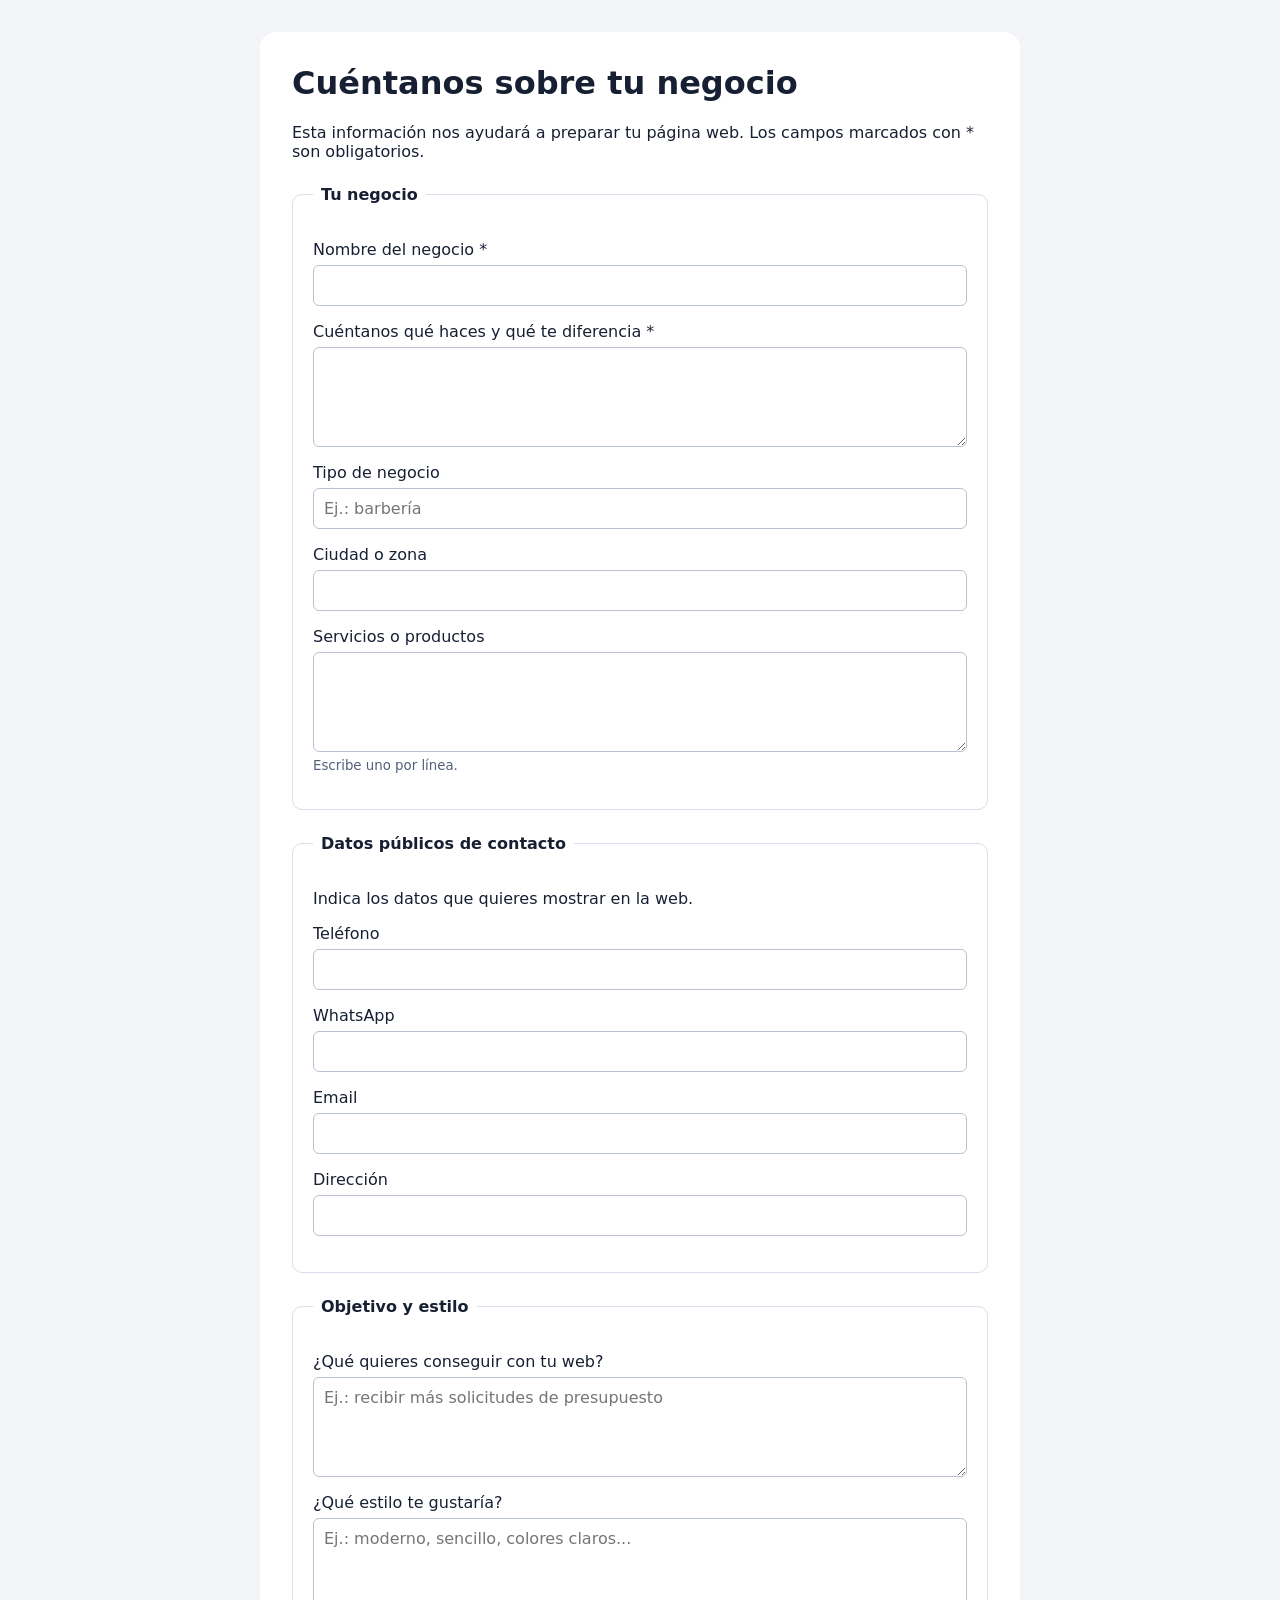
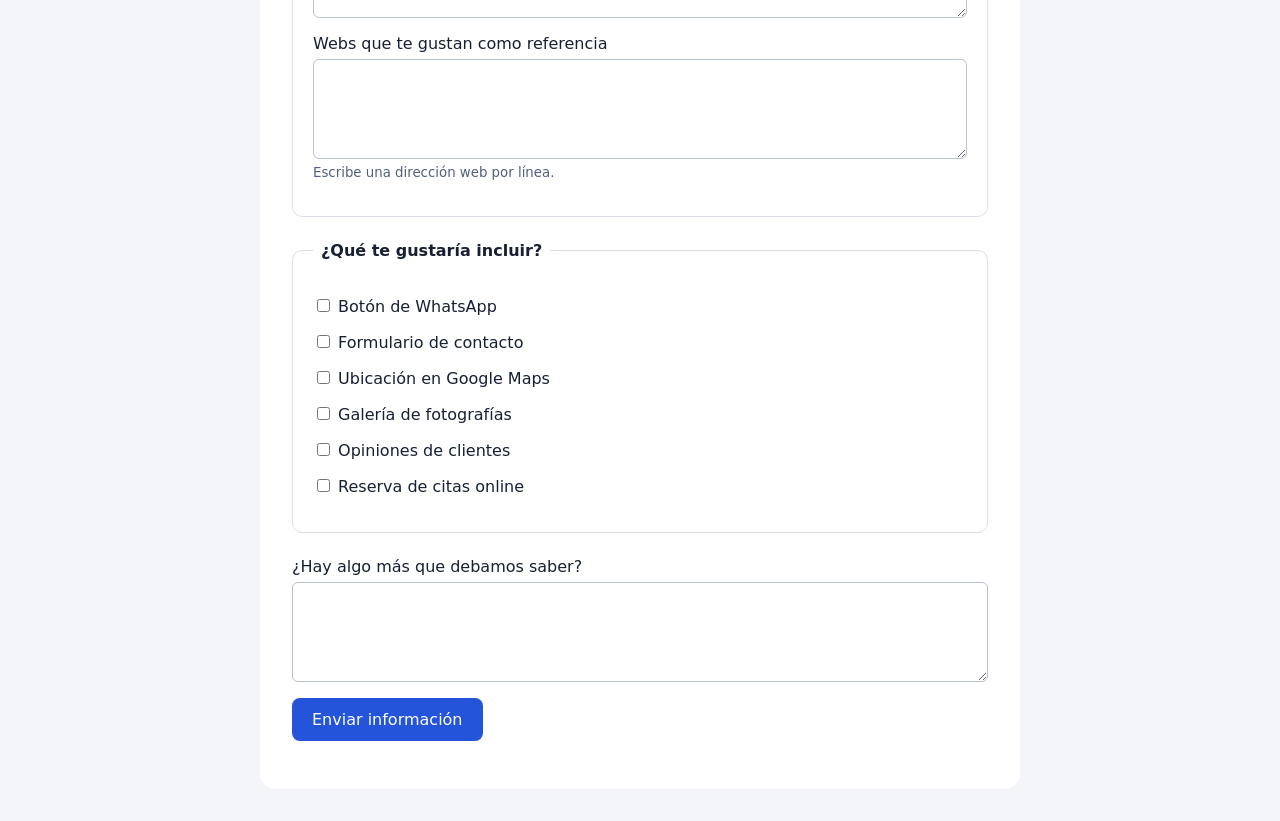
==== src/intake/frontend/index.html @ a136d50c "feat: Implement intake feature with project input handling, business data application, and frontend " ====
<!DOCTYPE html>
<html lang="es">
<head>
  <meta charset="UTF-8">
  <meta name="viewport" content="width=device-width, initial-scale=1">
  <title>Cuéntanos sobre tu negocio</title>
  <style>
    * { box-sizing: border-box; }
    body {
      margin: 0;
      padding: 32px 16px;
      background: #f3f5f9;
      color: #172033;
      font-family: system-ui, sans-serif;
    }
    main {
      max-width: 760px;
      margin: auto;
      padding: 32px;
      border-radius: 16px;
      background: white;
    }
    h1 { margin-top: 0; }
    fieldset {
      margin: 24px 0;
      padding: 20px;
      border: 1px solid #d9deea;
      border-radius: 10px;
    }
    legend { padding: 0 8px; font-weight: 700; }
    label { display: block; margin: 16px 0; }
    input:not([type="checkbox"]), textarea {
      display: block;
      width: 100%;
      margin-top: 6px;
      padding: 10px;
      border: 1px solid #b9c2d2;
      border-radius: 6px;
      font: inherit;
    }
    textarea { min-height: 100px; resize: vertical; }
    small { display: block; margin-top: 6px; color: #526078; }
    button {
      padding: 12px 20px;
      border: 0;
      border-radius: 8px;
      background: #2454da;
      color: white;
      font: inherit;
      cursor: pointer;
    }
    button:disabled { opacity: .6; cursor: wait; }
    #result { white-space: pre-wrap; overflow-wrap: anywhere; }
  </style>
</head>
<body>
  <main>
    <h1>Cuéntanos sobre tu negocio</h1>
    <p>
      Esta información nos ayudará a preparar tu página web.
      Los campos marcados con * son obligatorios.
    </p>

    <form id="project-form">
      <fieldset>
        <legend>Tu negocio</legend>

        <label>
          Nombre del negocio *
          <input name="business_name" required>
        </label>

        <label>
          Cuéntanos qué haces y qué te diferencia *
          <textarea name="business_description" required></textarea>
        </label>

        <label>
          Tipo de negocio
          <input name="business_type" placeholder="Ej.: barbería">
        </label>

        <label>
          Ciudad o zona
          <input name="location">
        </label>

        <label>
          Servicios o productos
          <textarea name="services"></textarea>
          <small>Escribe uno por línea.</small>
        </label>
      </fieldset>

      <fieldset>
        <legend>Datos públicos de contacto</legend>
        <p>Indica los datos que quieres mostrar en la web.</p>

        <label>
          Teléfono
          <input name="phone" type="tel">
        </label>

        <label>
          WhatsApp
          <input name="whatsapp" type="tel">
        </label>

        <label>
          Email
          <input name="email" type="email">
        </label>

        <label>
          Dirección
          <input name="address">
        </label>
      </fieldset>

      <fieldset>
        <legend>Objetivo y estilo</legend>

        <label>
          ¿Qué quieres conseguir con tu web?
          <textarea
            name="main_goal"
            placeholder="Ej.: recibir más solicitudes de presupuesto"
          ></textarea>
        </label>

        <label>
          ¿Qué estilo te gustaría?
          <textarea
            name="desired_style"
            placeholder="Ej.: moderno, sencillo, colores claros..."
          ></textarea>
        </label>

        <label>
          Webs que te gustan como referencia
          <textarea name="reference_websites"></textarea>
          <small>Escribe una dirección web por línea.</small>
        </label>
      </fieldset>

      <fieldset>
        <legend>¿Qué te gustaría incluir?</legend>

        <label>
          <input type="checkbox" name="features" value="whatsapp">
          Botón de WhatsApp
        </label>

        <label>
          <input type="checkbox" name="features" value="contact_form">
          Formulario de contacto
        </label>

        <label>
          <input type="checkbox" name="features" value="maps">
          Ubicación en Google Maps
        </label>

        <label>
          <input type="checkbox" name="features" value="gallery">
          Galería de fotografías
        </label>

        <label>
          <input type="checkbox" name="features" value="reviews">
          Opiniones de clientes
        </label>

        <label>
          <input type="checkbox" name="features" value="booking">
          Reserva de citas online
        </label>
      </fieldset>

      <label>
        ¿Hay algo más que debamos saber?
        <textarea name="additional_notes"></textarea>
      </label>

      <button type="submit">Enviar información</button>
      <p id="result" role="status" aria-live="polite"></p>
    </form>
  </main>

  <script>
    const form = document.querySelector("#project-form");
    const result = document.querySelector("#result");
    const submitButton = form.querySelector('button[type="submit"]');

    function optionalText(data, name) {
      const value = String(data.get(name) ?? "").trim();
      return value || null;
    }

    function lines(data, name) {
      return String(data.get(name) ?? "")
        .split(/\r?\n/)
        .map(value => value.trim())
        .filter(Boolean);
    }

    form.addEventListener("submit", async event => {
      event.preventDefault();

      const data = new FormData(form);

      const payload = {
        business_name: String(data.get("business_name") ?? "").trim(),
        business_description: String(
          data.get("business_description") ?? ""
        ).trim(),
        business_type: optionalText(data, "business_type"),
        location: optionalText(data, "location"),
        services: lines(data, "services"),
        contact: {
          phone: optionalText(data, "phone"),
          whatsapp: optionalText(data, "whatsapp"),
          email: optionalText(data, "email"),
          address: optionalText(data, "address")
        },
        main_goal: optionalText(data, "main_goal"),
        desired_style: optionalText(data, "desired_style")
          ? [optionalText(data, "desired_style")]
          : [],
        reference_websites: lines(data, "reference_websites"),
        requested_features: data.getAll("features"),
        additional_notes: optionalText(data, "additional_notes")
      };

      submitButton.disabled = true;
      result.textContent = "Comprobando información…";

      try {
        const response = await fetch("/intake", {
          method: "POST",
          headers: { "Content-Type": "application/json" },
          body: JSON.stringify(payload)
        });

        const body = await response.json();

        if (!response.ok) {
          const errors = Array.isArray(body.detail)
            ? body.detail.map(error => {
                const field = error.loc.slice(1).join(".");
                return `${field}: ${error.msg}`;
              }).join("\n")
            : "No se ha podido validar la información.";

          result.textContent = errors;
          return;
        }

        result.textContent =
            "Hemos recibido tu información. " +
            "Referencia del encargo: " + body.submission_id;
      } catch (error) {
        result.textContent =
          "No se ha podido conectar con el servidor. " +
          "Comprueba la conexión e inténtalo de nuevo.";
      } finally {
        submitButton.disabled = false;
      }
    });
  </script>
</body>
</html>
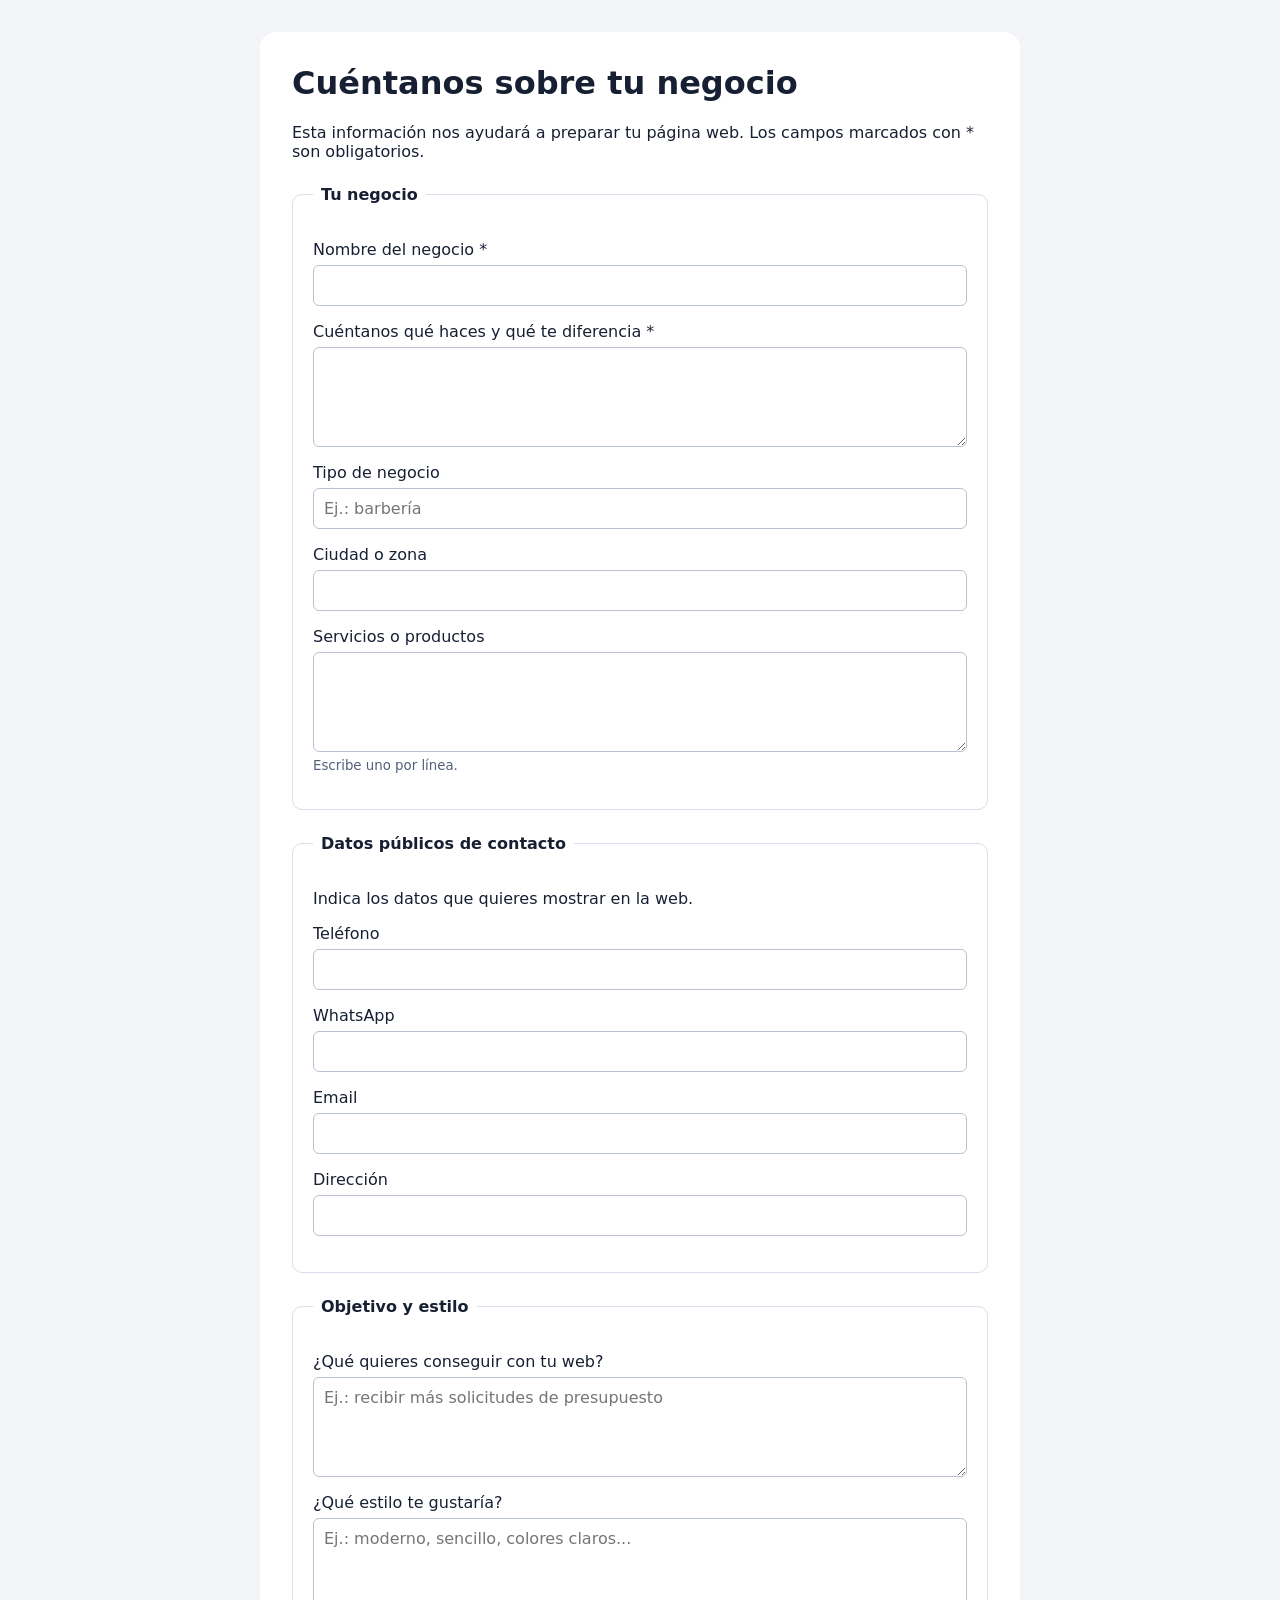
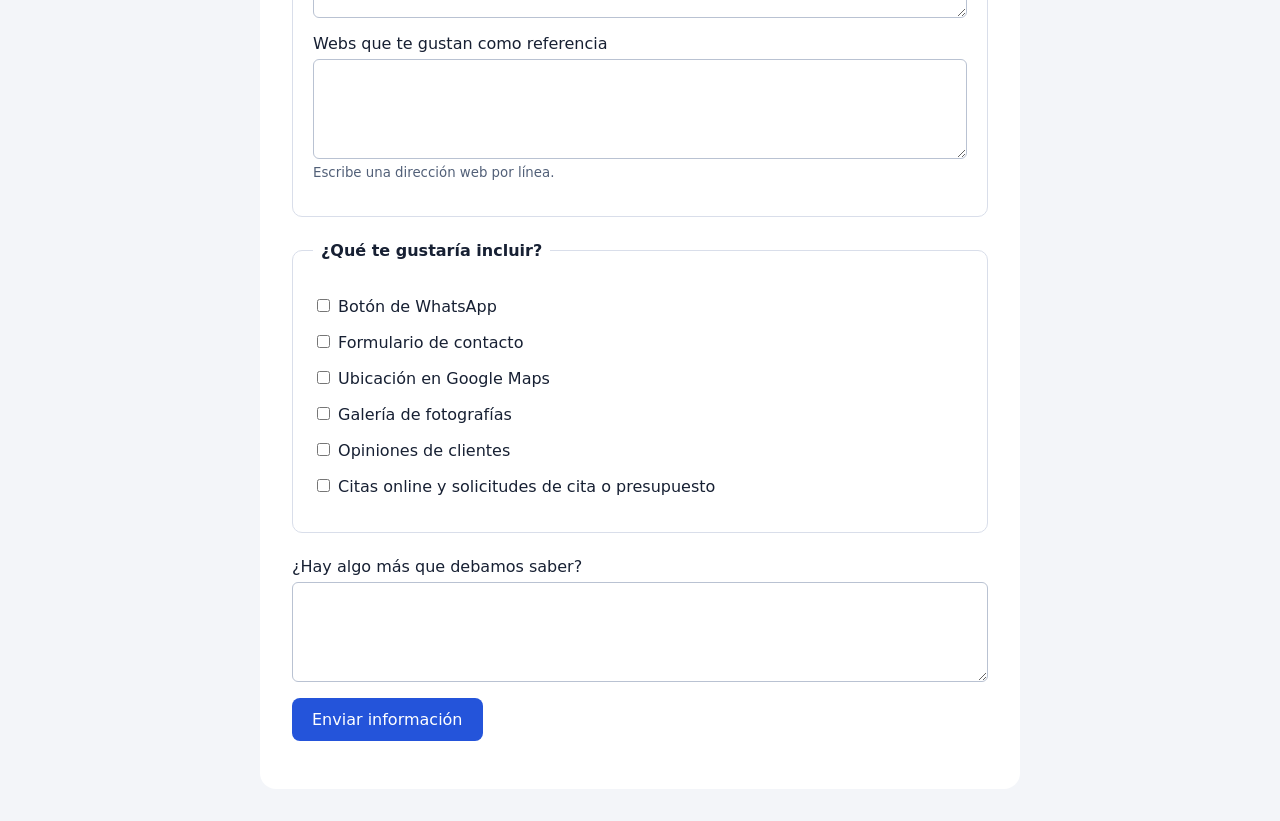
==== commit 1a982841: "feat(booking): enhance booking functionality with pending arrivals and inquiries - Introduced suppor" ====
--- a/src/intake/frontend/index.html
+++ b/src/intake/frontend/index.html
@@ -51,6 +51,23 @@
     }
     button:disabled { opacity: .6; cursor: wait; }
     #result { white-space: pre-wrap; overflow-wrap: anywhere; }
+    [hidden] { display: none !important; }
+    select {
+      display: block;
+      width: 100%;
+      margin-top: 6px;
+      padding: 10px;
+      border: 1px solid #b9c2d2;
+      border-radius: 6px;
+      background: white;
+      font: inherit;
+    }
+    .booking-day {
+      padding: 12px 0;
+      border-bottom: 1px solid #e5e9f0;
+    }
+    .bulk-days { display: flex; flex-wrap: wrap; gap: 8px 18px; }
+    .bulk-days label { margin: 0; white-space: nowrap; }
   </style>
 </head>
 <body>
@@ -173,10 +190,103 @@
 
         <label>
           <input type="checkbox" name="features" value="booking">
-          Reserva de citas online
+          Citas online y solicitudes de cita o presupuesto
         </label>
       </fieldset>
-
+      <fieldset id="booking-panel" hidden disabled>
+        <legend>Citas online</legend>
+
+        <p>
+          Escribe qué podrán pedirte tus clientes. Si sabes cuánto dura una
+          opción, el cliente podrá reservarla directamente. Si no, elige si
+          podrá proponer una hora de llegada o hacer una consulta sin hora.
+        </p>
+
+        <label>
+          Citas o solicitudes
+          <textarea
+            name="appointment_types"
+            placeholder="Ej.: Recepción del vehículo&#10;Diagnóstico inicial"
+          ></textarea>
+          <small>Una opción por línea. Ej.: recepción del vehículo o reparación de avería.</small>
+        </label>
+
+        <button type="button" id="copy-business-services">
+          Copiar servicios del negocio
+        </button>
+
+        <small>
+          Puedes quitar o cambiar opciones después de copiarlas.
+        </small>
+
+        <button type="button" id="prepare-booking-services">
+          Actualizar opciones
+        </button>
+
+        <p id="booking-services-status" role="status"></p>
+
+        <div id="booking-service-durations"></div>
+        <small>
+          Indica los minutos si puedes confirmar esa cita al instante.
+          Déjalo vacío si debe esperar tu confirmación o simplemente consultar.
+          No pongas aquí cuánto durará la reparación.
+        </small>
+        <div id="calendar-settings" hidden>
+        <label>
+  Zona horaria del negocio
+  <select name="booking_timezone">
+    <option value="">Pendiente de confirmar</option>
+    <option value="Europe/Madrid">España peninsular y Baleares</option>
+    <option value="Atlantic/Canary">Canarias</option>
+    <option value="other">Otra</option>
+  </select>
+</label>
+
+<label id="custom-timezone-label" hidden>
+  Escribe la zona horaria
+  <input
+    name="booking_custom_timezone"
+    placeholder="Ej.: America/Argentina/Buenos_Aires"
+  >
+</label>
+
+<div id="booking-hour-settings">
+<label>
+  Separación entre horas ofrecidas, en minutos
+  <input
+    name="booking_slot_interval"
+    type="number"
+    min="1"
+    step="1"
+    placeholder="Ej.: 15"
+  >
+  <small>
+    Por ejemplo, 30 ofrece 09:00, 09:30, 10:00...
+    Las propuestas de llegada no bloquean una plaza hasta que las confirmes.
+  </small>
+</label>
+
+<h3>Horario semanal de citas</h3>
+<p>
+  Para un día abierto, escribe uno o varios turnos:
+  09:00-14:00, 16:00-20:00.
+</p>
+
+<div class="booking-day">
+  <strong>Aplicar el mismo horario a varios días</strong>
+  <div id="bulk-weekdays" class="bulk-days"></div>
+  <label>
+    Turnos para los días seleccionados
+    <input id="bulk-booking-ranges" placeholder="09:00-14:00, 16:00-20:00">
+  </label>
+  <button type="button" id="apply-booking-schedule">Aplicar horario</button>
+  <p id="bulk-booking-status" role="status"></p>
+</div>
+
+<div id="booking-weekly-schedule"></div>
+</div>
+        </div>
+      </fieldset>
       <label>
         ¿Hay algo más que debamos saber?
         <textarea name="additional_notes"></textarea>
@@ -204,10 +314,419 @@
         .filter(Boolean);
     }
 
+    const bookingCheckbox = form.querySelector(
+      'input[name="features"][value="booking"]'
+    );
+
+    const bookingPanel = document.querySelector("#booking-panel");
+
+    const prepareServicesButton = document.querySelector(
+      "#prepare-booking-services"
+    );
+
+    const servicesStatus = document.querySelector(
+      "#booking-services-status"
+    );
+
+    const durationsContainer = document.querySelector(
+      "#booking-service-durations"
+    );
+    const calendarSettings = document.querySelector("#calendar-settings");
+    const hourSettings = document.querySelector("#booking-hour-settings");
+
+    const appointmentTypesField = form.elements.namedItem(
+      "appointment_types"
+    );
+
+    const copyServicesButton = document.querySelector(
+      "#copy-business-services"
+    );
+
+    let serviceDurationInputs = [];
+    let preparedServicesSignature = null;
+
+    function updateCalendarVisibility() {
+      calendarSettings.hidden = serviceDurationInputs.length === 0;
+      hourSettings.hidden = !serviceDurationInputs.some(
+        ({ input, mode }) => input.value.trim() !== "" ||
+          mode.value === "pending_arrival"
+      );
+    }
+
+    const timezoneSelect = form.elements.namedItem(
+      "booking_timezone"
+    );
+
+    const customTimezoneLabel = document.querySelector(
+      "#custom-timezone-label"
+    );
+
+    const scheduleContainer = document.querySelector(
+      "#booking-weekly-schedule"
+    );
+
+    const weekdays = [
+      ["monday", "Lunes"],
+      ["tuesday", "Martes"],
+      ["wednesday", "Miércoles"],
+      ["thursday", "Jueves"],
+      ["friday", "Viernes"],
+      ["saturday", "Sábado"],
+      ["sunday", "Domingo"]
+    ];
+
+    const scheduleRows = weekdays.map(([weekday, name]) => {
+      const row = document.createElement("div");
+      row.className = "booking-day";
+
+      const label = document.createElement("label");
+      label.textContent = name;
+
+      const select = document.createElement("select");
+
+      for (const [value, text] of [
+        ["unknown", "Pendiente de confirmar"],
+        ["closed", "Cerrado"],
+        ["open", "Se pueden reservar citas"]
+      ]) {
+        const option = document.createElement("option");
+        option.value = value;
+        option.textContent = text;
+        select.append(option);
+      }
+
+      label.append(select);
+
+      const ranges = document.createElement("input");
+      ranges.type = "text";
+      ranges.placeholder = "09:00-14:00, 16:00-20:00";
+      ranges.setAttribute(
+        "aria-label",
+        `Turnos del ${name.toLowerCase()}`
+      );
+      ranges.hidden = true;
+      ranges.disabled = true;
+
+      select.addEventListener("change", () => {
+        const open = select.value === "open";
+        ranges.hidden = !open;
+        ranges.disabled = !open;
+      });
+
+      row.append(label, ranges);
+      scheduleContainer.append(row);
+
+      return { weekday, name, select, ranges };
+    });
+
+    const bulkDays = document.querySelector("#bulk-weekdays");
+    const bulkRanges = document.querySelector("#bulk-booking-ranges");
+    const bulkStatus = document.querySelector("#bulk-booking-status");
+
+    const bulkDayCheckboxes = scheduleRows.map(row => {
+      const label = document.createElement("label");
+      const checkbox = document.createElement("input");
+      checkbox.type = "checkbox";
+      checkbox.value = row.weekday;
+      label.append(checkbox, ` ${row.name}`);
+      bulkDays.append(label);
+      return { row, checkbox };
+    });
+
+    document.querySelector("#apply-booking-schedule")
+      .addEventListener("click", () => {
+        const selected = bulkDayCheckboxes
+          .filter(({ checkbox }) => checkbox.checked)
+          .map(({ row }) => row);
+
+        if (!selected.length) {
+          bulkStatus.textContent = "Selecciona al menos un día.";
+          return;
+        }
+
+        try {
+          parseBookingRanges(bulkRanges.value, "horario seleccionado");
+        } catch (error) {
+          bulkStatus.textContent = error.message;
+          return;
+        }
+
+        for (const row of selected) {
+          row.select.value = "open";
+          row.ranges.value = bulkRanges.value.trim();
+          row.select.dispatchEvent(new Event("change"));
+        }
+
+        bulkStatus.textContent = `Horario aplicado a ${selected.length} día(s). Puedes ajustar cada día por separado.`;
+      });
+
+    function updateTimezoneVisibility() {
+      const other = timezoneSelect.value === "other";
+      customTimezoneLabel.hidden = !other;
+
+      form.elements.namedItem(
+        "booking_custom_timezone"
+      ).disabled = !other;
+    }
+
+    timezoneSelect.addEventListener(
+      "change",
+      updateTimezoneVisibility
+    );
+
+    updateTimezoneVisibility();
+
+    function updateBookingVisibility() {
+      const enabled = bookingCheckbox.checked;
+
+      bookingPanel.hidden = !enabled;
+      bookingPanel.disabled = !enabled;
+    }
+
+    copyServicesButton.addEventListener("click", () => {
+      const businessServices = lines(
+        new FormData(form),
+        "services"
+      );
+
+      appointmentTypesField.value = businessServices.join("\n");
+
+      servicesStatus.textContent = businessServices.length
+        ? "Opciones copiadas. Revísalas y pulsa «Actualizar opciones»."
+        : "Escribe primero los servicios del negocio.";
+    });
+
+    appointmentTypesField.addEventListener("input", () => {
+      servicesStatus.textContent =
+        "Pulsa «Actualizar opciones» para indicar cuáles tienen duración.";
+    });
+
+    bookingCheckbox.addEventListener(
+      "change",
+      updateBookingVisibility
+    );
+
+    updateBookingVisibility();
+
+    prepareServicesButton.addEventListener("click", async () => {
+      const services = lines(
+        new FormData(form),
+        "appointment_types"
+      );
+      const signature = JSON.stringify(services);
+
+      prepareServicesButton.disabled = true;
+      servicesStatus.textContent = "Actualizando opciones…";
+
+      try {
+        const response = await fetch("/intake/booking-services", {
+          method: "POST",
+          headers: {
+            "Content-Type": "application/json"
+          },
+          body: JSON.stringify({ services })
+        });
+
+        const body = await response.json();
+
+        if (!response.ok) {
+          throw new Error(
+            typeof body.detail === "string"
+              ? body.detail
+              : "No se han podido actualizar las opciones."
+          );
+        }
+
+        const currentServices = lines(
+          new FormData(form),
+          "appointment_types"
+        );
+
+        if (signature !== JSON.stringify(currentServices)) {
+          throw new Error(
+            "Las opciones han cambiado. Pulsa «Actualizar opciones» otra vez."
+          );
+        }
+
+        const previousDurations = new Map(
+          serviceDurationInputs.map(({ service, input }) => [
+            service.name,
+            input.value
+          ])
+        );
+        const previousModes = new Map(
+          serviceDurationInputs.map(({ service, mode }) => [
+            service.name, mode.value
+          ])
+        );
+
+        durationsContainer.replaceChildren();
+
+        serviceDurationInputs = body.map(service => {
+          const label = document.createElement("label");
+          label.textContent = `${service.name}: duración en minutos (opcional)`;
+
+          const input = document.createElement("input");
+          input.type = "number";
+          input.min = "1";
+          input.step = "1";
+          input.placeholder = "Vacío = hora propuesta, pendiente de confirmar";
+          input.value = previousDurations.get(service.name) ?? "";
+          const modeLabel = document.createElement("label");
+          modeLabel.textContent = "Si no tiene duración:";
+          const mode = document.createElement("select");
+          for (const [value, title] of [
+            ["pending_arrival", "Proponer hora de llegada (pendiente de confirmar)"],
+            ["inquiry", "Enviar consulta sin elegir hora"]
+          ]) {
+            const option = document.createElement("option");
+            option.value = value;
+            option.textContent = title;
+            mode.append(option);
+          }
+          mode.value = previousModes.get(service.name) ?? "pending_arrival";
+          modeLabel.append(mode);
+          modeLabel.hidden = input.value.trim() !== "";
+          input.addEventListener("input", () => {
+            modeLabel.hidden = input.value.trim() !== "";
+            updateCalendarVisibility();
+          });
+          mode.addEventListener("change", updateCalendarVisibility);
+
+          label.append(input);
+          durationsContainer.append(label, modeLabel);
+
+          return { service, input, mode };
+        });
+
+        preparedServicesSignature = signature;
+        updateCalendarVisibility();
+
+        servicesStatus.textContent = body.length
+          ? "Con minutos: reserva confirmada. Vacío: elige propuesta de hora o consulta."
+          : "Escribe primero las citas o solicitudes.";
+
+      } catch (error) {
+        servicesStatus.textContent = error.message;
+
+      } finally {
+        prepareServicesButton.disabled = false;
+      }
+    });
+
+    function parseBookingRanges(value, dayName) {
+      if (!value.trim()) {
+        throw new Error(
+          `Indica los turnos del ${dayName.toLowerCase()}.`
+        );
+      }
+
+      const ranges = value.split(",").map(part => {
+        const match = part.trim().match(
+          /^([01]\d|2[0-3]):([0-5]\d)\s*-\s*([01]\d|2[0-3]):([0-5]\d)$/
+        );
+
+        if (!match) {
+          throw new Error(
+            `Revisa ${dayName.toLowerCase()}: usa 09:00-14:00, 16:00-20:00.`
+          );
+        }
+
+        const start = `${match[1]}:${match[2]}`;
+        const end = `${match[3]}:${match[4]}`;
+
+        if (end <= start) {
+          throw new Error(
+            `La hora final debe ser posterior a la inicial en ${dayName.toLowerCase()}.`
+          );
+        }
+
+        return { start, end };
+      }).sort((a, b) => a.start.localeCompare(b.start));
+
+      for (let index = 1; index < ranges.length; index++) {
+        if (ranges[index].start < ranges[index - 1].end) {
+          throw new Error(
+            `Hay turnos solapados en ${dayName.toLowerCase()}.`
+          );
+        }
+      }
+
+      return ranges;
+    }
+
+    function collectBooking(data) {
+      if (!bookingCheckbox.checked) {
+        return null;
+      }
+
+      const services = lines(data, "appointment_types");
+
+      if (
+        services.length > 0 &&
+        JSON.stringify(services) !== preparedServicesSignature
+      ) {
+        throw new Error(
+          "Pulsa «Actualizar opciones» antes de enviar el encargo."
+        );
+      }
+
+      const serviceDurations = {};
+      const appointmentModes = {};
+
+      if (services.length > 0) {
+        for (const { service, input, mode } of serviceDurationInputs) {
+          if (input.value !== "") {
+            serviceDurations[service.id] = Number(input.value);
+          } else {
+            appointmentModes[service.id] = mode.value;
+          }
+        }
+      }
+
+        const timezone = timezoneSelect.value === "other"
+          ? optionalText(data, "booking_custom_timezone")
+          : optionalText(data, "booking_timezone");
+
+        const intervalText = String(
+          data.get("booking_slot_interval") ?? ""
+        ).trim();
+
+        const weeklySchedule = scheduleRows
+          .filter(row => row.select.value !== "unknown")
+          .map(row => ({
+            weekday: row.weekday,
+            ranges: row.select.value === "open"
+              ? parseBookingRanges(row.ranges.value, row.name)
+              : []
+          }));
+
+        return {
+          service_durations: serviceDurations,
+          appointment_modes: appointmentModes,
+          timezone,
+          weekly_schedule: weeklySchedule.length
+            ? weeklySchedule
+            : null,
+          slot_interval_minutes: intervalText
+            ? Number(intervalText)
+            : null
+        };
+    }
+
     form.addEventListener("submit", async event => {
       event.preventDefault();
 
       const data = new FormData(form);
+
+      let booking;
+
+      try {
+        booking = collectBooking(data);
+      } catch (error) {
+        result.textContent = error.message;
+        return;
+      }
 
       const payload = {
         business_name: String(data.get("business_name") ?? "").trim(),
@@ -229,6 +748,10 @@
           : [],
         reference_websites: lines(data, "reference_websites"),
         requested_features: data.getAll("features"),
+        booking,
+        appointment_types: bookingCheckbox.checked
+          ? lines(data, "appointment_types")
+          : [],
         additional_notes: optionalText(data, "additional_notes")
       };
 
@@ -269,4 +792,4 @@
     });
   </script>
 </body>
-</html>+</html>
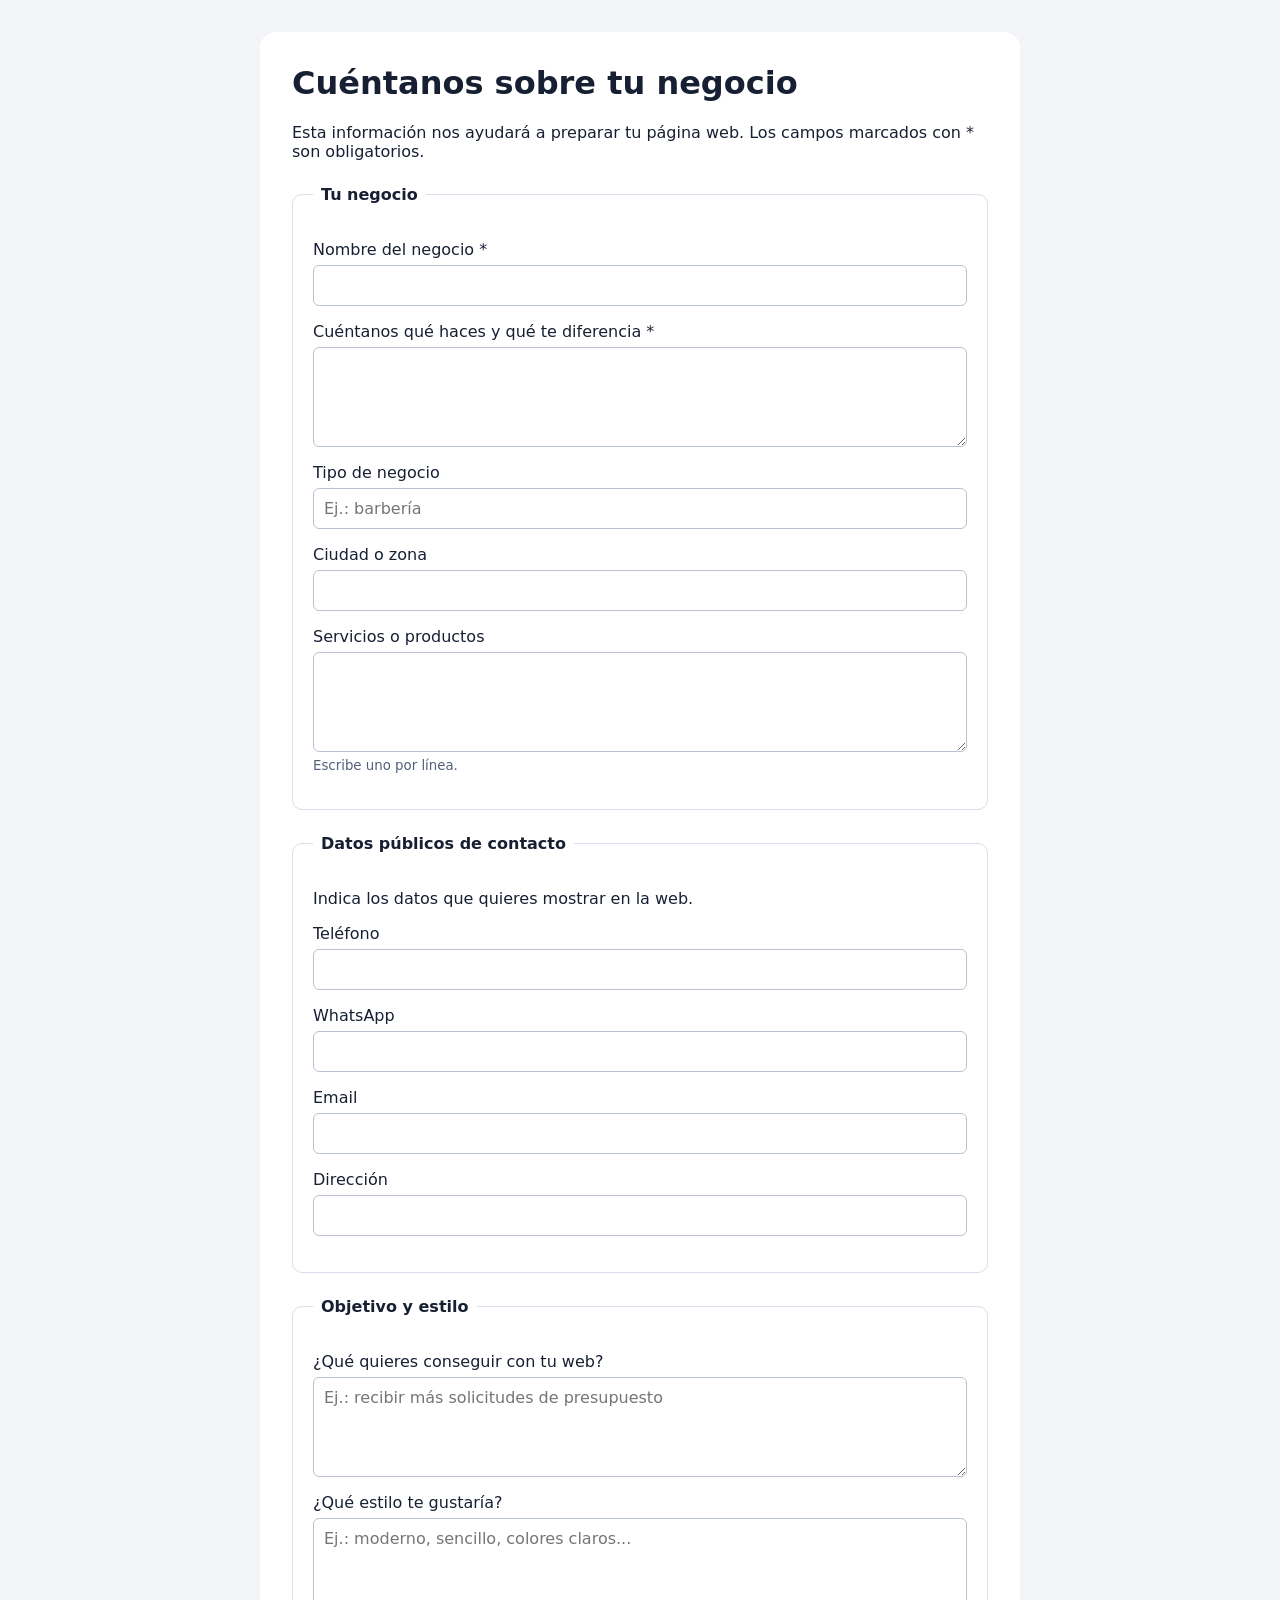
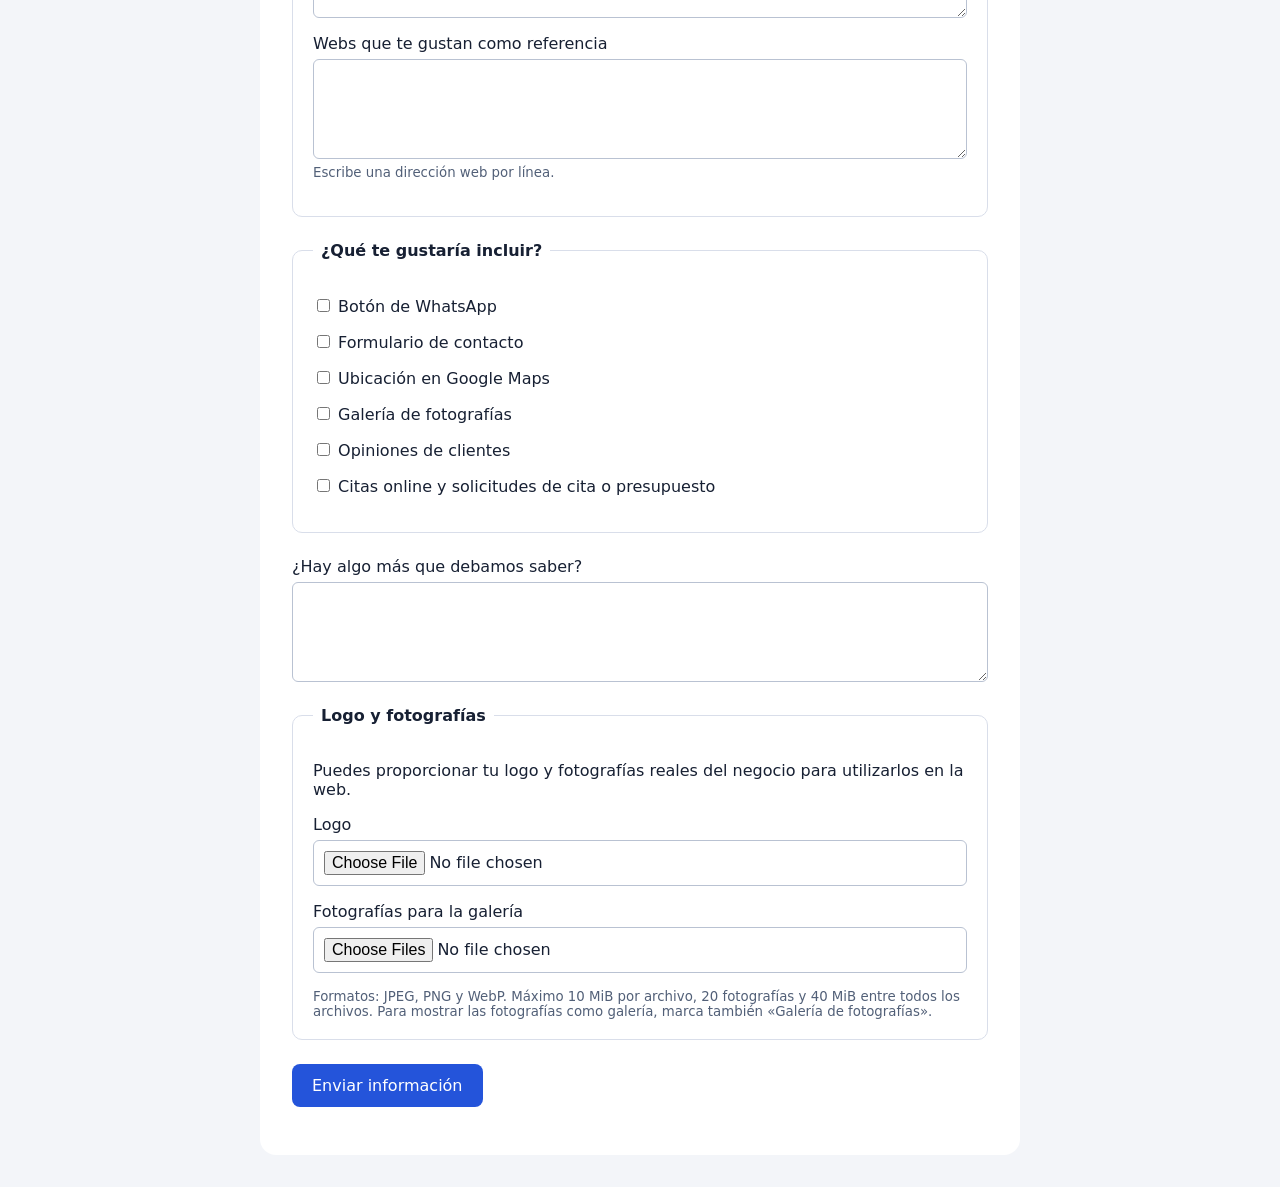
==== commit ee4fe906: "feat(media): implement media upload and processing features - Added media upload functionality to th" ====
--- a/src/intake/frontend/index.html
+++ b/src/intake/frontend/index.html
@@ -206,9 +206,9 @@
           Citas o solicitudes
           <textarea
             name="appointment_types"
-            placeholder="Ej.: Recepción del vehículo&#10;Diagnóstico inicial"
+            placeholder="Ej.: Recepción del vehículo&#10;Diagnóstico inicial&#10;Solicitar presupuesto"
           ></textarea>
-          <small>Una opción por línea. Ej.: recepción del vehículo o reparación de avería.</small>
+          <small>Una opción por línea. Para presupuestos sin cita, añade «Solicitar presupuesto» y márcala como consulta sin hora al actualizar las opciones.</small>
         </label>
 
         <button type="button" id="copy-business-services">
@@ -291,7 +291,42 @@
         ¿Hay algo más que debamos saber?
         <textarea name="additional_notes"></textarea>
       </label>
-
+      <fieldset id="media-panel">
+        <legend>Logo y fotografías</legend>
+
+        <p>
+          Puedes proporcionar tu logo y fotografías reales del negocio
+          para utilizarlos en la web.
+        </p>
+
+        <label>
+          Logo
+          <input
+            id="logo-file"
+            name="logo"
+            type="file"
+            accept="image/jpeg,image/png,image/webp"
+          >
+        </label>
+
+        <label>
+          Fotografías para la galería
+          <input
+            id="gallery-files"
+            name="gallery"
+            type="file"
+            accept="image/jpeg,image/png,image/webp"
+            multiple
+          >
+        </label>
+
+        <small>
+          Formatos: JPEG, PNG y WebP. Máximo 10 MiB por archivo,
+          20 fotografías y 40 MiB entre todos los archivos.
+          Para mostrar las fotografías como galería, marca también
+          «Galería de fotografías».
+        </small>
+      </fieldset>
       <button type="submit">Enviar información</button>
       <p id="result" role="status" aria-live="polite"></p>
     </form>
@@ -714,82 +749,249 @@
         };
     }
 
-    form.addEventListener("submit", async event => {
-      event.preventDefault();
-
-      const data = new FormData(form);
-
-      let booking;
-
-      try {
-        booking = collectBooking(data);
-      } catch (error) {
-        result.textContent = error.message;
+    let savedSubmissionId = null;
+let mediaPending = false;
+let submissionCompleted = false;
+
+const mediaPanel = document.getElementById("media-panel");
+const logoInput = document.getElementById("logo-file");
+const galleryInput = document.getElementById("gallery-files");
+
+
+function describeApiError(body, fallback) {
+  if (typeof body.detail === "string") {
+    return body.detail;
+  }
+
+  if (Array.isArray(body.detail)) {
+    return body.detail.map(error => {
+      const field = (error.loc ?? []).slice(1).join(".");
+      return field
+        ? `${field}: ${error.msg}`
+        : error.msg;
+    }).join("\n");
+  }
+
+  return fallback;
+}
+
+
+function lockBusinessFields() {
+  form.querySelectorAll("fieldset").forEach(fieldset => {
+    if (fieldset.id !== "media-panel") {
+      fieldset.disabled = true;
+    }
+  });
+}
+
+
+form.addEventListener("submit", async event => {
+  event.preventDefault();
+
+  if (submissionCompleted || submitButton.disabled) {
+    return;
+  }
+
+  const logo = logoInput.files[0] ?? null;
+  const gallery = Array.from(galleryInput.files);
+
+  const selectedFiles = [
+    ...(logo ? [logo] : []),
+    ...gallery
+  ];
+
+  // Comprobaciones rápidas para evitar envíos innecesarios.
+  if (gallery.length > 20) {
+    result.textContent = "Selecciona como máximo 20 fotografías.";
+    return;
+  }
+
+  if (selectedFiles.some(file => file.size > 10 * 1024 * 1024)) {
+    result.textContent = "Cada imagen debe ocupar como máximo 10 MiB.";
+    return;
+  }
+
+  const totalBytes = selectedFiles.reduce(
+    (total, file) => total + file.size,
+    0
+  );
+
+  if (totalBytes > 40 * 1024 * 1024) {
+    result.textContent =
+      "El conjunto de imágenes debe ocupar como máximo 40 MiB.";
+    return;
+  }
+
+  if (mediaPending && selectedFiles.length === 0) {
+    result.textContent =
+      "Tu encargo ya está guardado. " +
+      "Selecciona las imágenes para reintentar su envío. " +
+      "Referencia: " + savedSubmissionId;
+    return;
+  }
+
+  // Preparar el JSON únicamente si aún no hemos guardado el encargo.
+  let payload = null;
+
+  if (savedSubmissionId === null) {
+    const data = new FormData(form);
+
+    let booking;
+
+    try {
+      booking = collectBooking(data);
+    } catch (error) {
+      result.textContent = error.message;
+      return;
+    }
+
+    payload = {
+      business_name: String(
+        data.get("business_name") ?? ""
+      ).trim(),
+
+      business_description: String(
+        data.get("business_description") ?? ""
+      ).trim(),
+
+      business_type: optionalText(data, "business_type"),
+      location: optionalText(data, "location"),
+      services: lines(data, "services"),
+
+      contact: {
+        phone: optionalText(data, "phone"),
+        whatsapp: optionalText(data, "whatsapp"),
+        email: optionalText(data, "email"),
+        address: optionalText(data, "address")
+      },
+
+      main_goal: optionalText(data, "main_goal"),
+
+      desired_style: optionalText(data, "desired_style")
+        ? [optionalText(data, "desired_style")]
+        : [],
+
+      reference_websites: lines(data, "reference_websites"),
+      requested_features: data.getAll("features"),
+
+      booking,
+
+      appointment_types: bookingCheckbox.checked
+        ? lines(data, "appointment_types")
+        : [],
+
+      additional_notes: optionalText(data, "additional_notes")
+    };
+  }
+
+  submitButton.disabled = true;
+  mediaPanel.disabled = true;
+
+  try {
+    if (savedSubmissionId === null) {
+      result.textContent = "Guardando la información del negocio…";
+
+      const response = await fetch("/intake", {
+        method: "POST",
+        headers: {
+          "Content-Type": "application/json"
+        },
+        body: JSON.stringify(payload)
+      });
+
+      const body = await response.json();
+
+      if (!response.ok) {
+        throw new Error(
+          describeApiError(
+            body,
+            "No se ha podido guardar la información."
+          )
+        );
+      }
+
+      savedSubmissionId = body.submission_id;
+      mediaPending = selectedFiles.length > 0;
+
+      lockBusinessFields();
+    }
+
+    if (selectedFiles.length > 0) {
+      result.textContent =
+        "Información guardada. Subiendo las imágenes…";
+
+      const mediaData = new FormData();
+
+      if (logo) {
+        mediaData.append("logo", logo);
+      }
+
+      for (const file of gallery) {
+        mediaData.append("gallery", file);
+      }
+
+      const response = await fetch(
+        `/intake/${savedSubmissionId}/media`,
+        {
+          method: "POST",
+          body: mediaData
+        }
+      );
+
+      const body = await response.json();
+
+      if (response.status === 409) {
+        submissionCompleted = true;
+        mediaPending = false;
+
+        result.textContent =
+          "El encargo ya tiene una entrega de imágenes registrada. " +
+          "Los archivos seleccionados ahora no la han sustituido. " +
+          "Referencia: " + savedSubmissionId;
+
         return;
       }
 
-      const payload = {
-        business_name: String(data.get("business_name") ?? "").trim(),
-        business_description: String(
-          data.get("business_description") ?? ""
-        ).trim(),
-        business_type: optionalText(data, "business_type"),
-        location: optionalText(data, "location"),
-        services: lines(data, "services"),
-        contact: {
-          phone: optionalText(data, "phone"),
-          whatsapp: optionalText(data, "whatsapp"),
-          email: optionalText(data, "email"),
-          address: optionalText(data, "address")
-        },
-        main_goal: optionalText(data, "main_goal"),
-        desired_style: optionalText(data, "desired_style")
-          ? [optionalText(data, "desired_style")]
-          : [],
-        reference_websites: lines(data, "reference_websites"),
-        requested_features: data.getAll("features"),
-        booking,
-        appointment_types: bookingCheckbox.checked
-          ? lines(data, "appointment_types")
-          : [],
-        additional_notes: optionalText(data, "additional_notes")
-      };
-
-      submitButton.disabled = true;
-      result.textContent = "Comprobando información…";
-
-      try {
-        const response = await fetch("/intake", {
-          method: "POST",
-          headers: { "Content-Type": "application/json" },
-          body: JSON.stringify(payload)
-        });
-
-        const body = await response.json();
-
-        if (!response.ok) {
-          const errors = Array.isArray(body.detail)
-            ? body.detail.map(error => {
-                const field = error.loc.slice(1).join(".");
-                return `${field}: ${error.msg}`;
-              }).join("\n")
-            : "No se ha podido validar la información.";
-
-          result.textContent = errors;
-          return;
-        }
-
-        result.textContent =
-            "Hemos recibido tu información. " +
-            "Referencia del encargo: " + body.submission_id;
-      } catch (error) {
-        result.textContent =
-          "No se ha podido conectar con el servidor. " +
-          "Comprueba la conexión e inténtalo de nuevo.";
-      } finally {
-        submitButton.disabled = false;
-      }
-    });
+      if (!response.ok) {
+        throw new Error(
+          describeApiError(
+            body,
+            "No se han podido guardar las imágenes."
+          )
+        );
+      }
+
+      mediaPending = false;
+    }
+
+    submissionCompleted = true;
+
+    result.textContent = selectedFiles.length > 0
+      ? "Hemos recibido tu información y tus imágenes. " +
+        "Referencia del encargo: " + savedSubmissionId
+      : "Hemos recibido tu información. " +
+        "Referencia del encargo: " + savedSubmissionId;
+
+  } catch (error) {
+    result.textContent = savedSubmissionId
+      ? "Tu información está guardada. " +
+        "No se ha podido completar el envío de imágenes: " +
+        error.message +
+        "\nPuedes corregir los archivos y reintentar sin cerrar esta página." +
+        "\nReferencia: " + savedSubmissionId
+      : "No se ha podido confirmar el envío: " + error.message;
+
+  } finally {
+    submitButton.disabled = submissionCompleted;
+    mediaPanel.disabled = submissionCompleted;
+
+    submitButton.textContent = submissionCompleted
+      ? "Enviado"
+      : savedSubmissionId
+        ? "Reintentar envío de imágenes"
+        : "Enviar información";
+  }
+});
   </script>
 </body>
 </html>
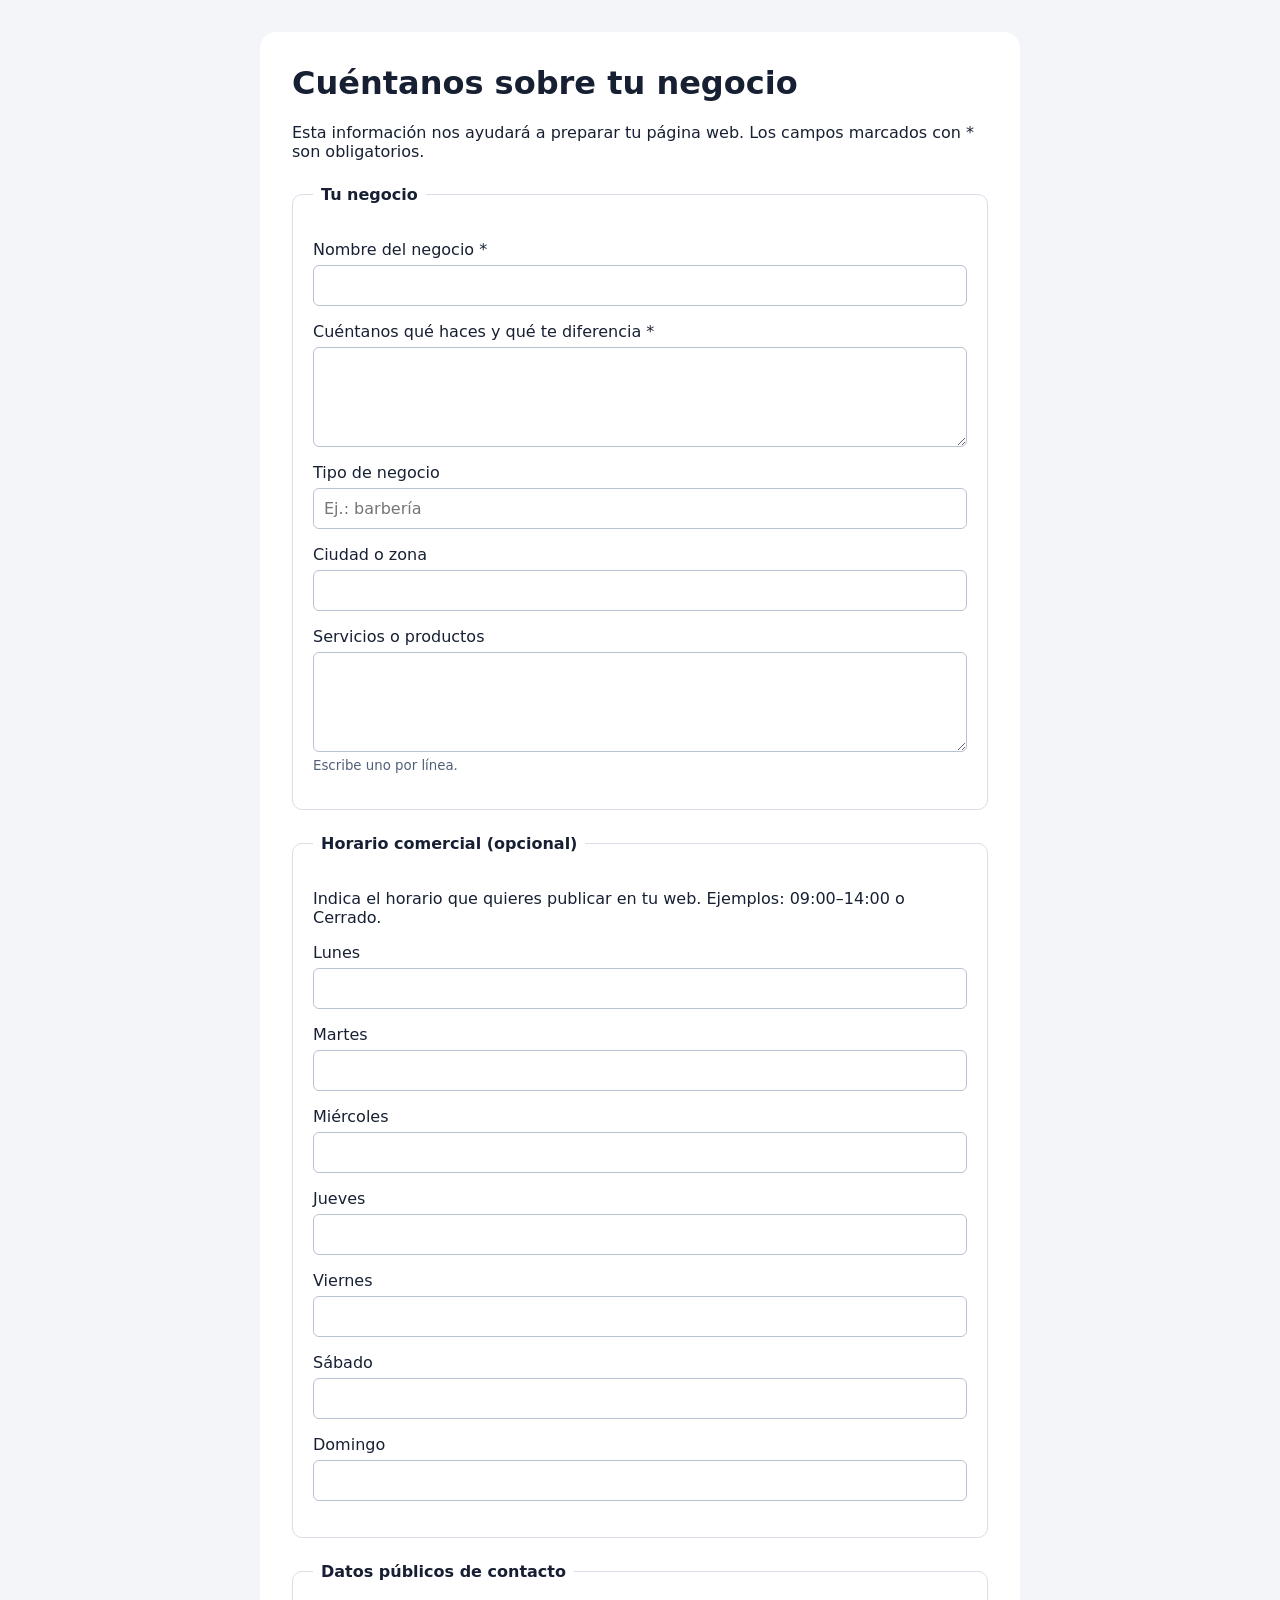
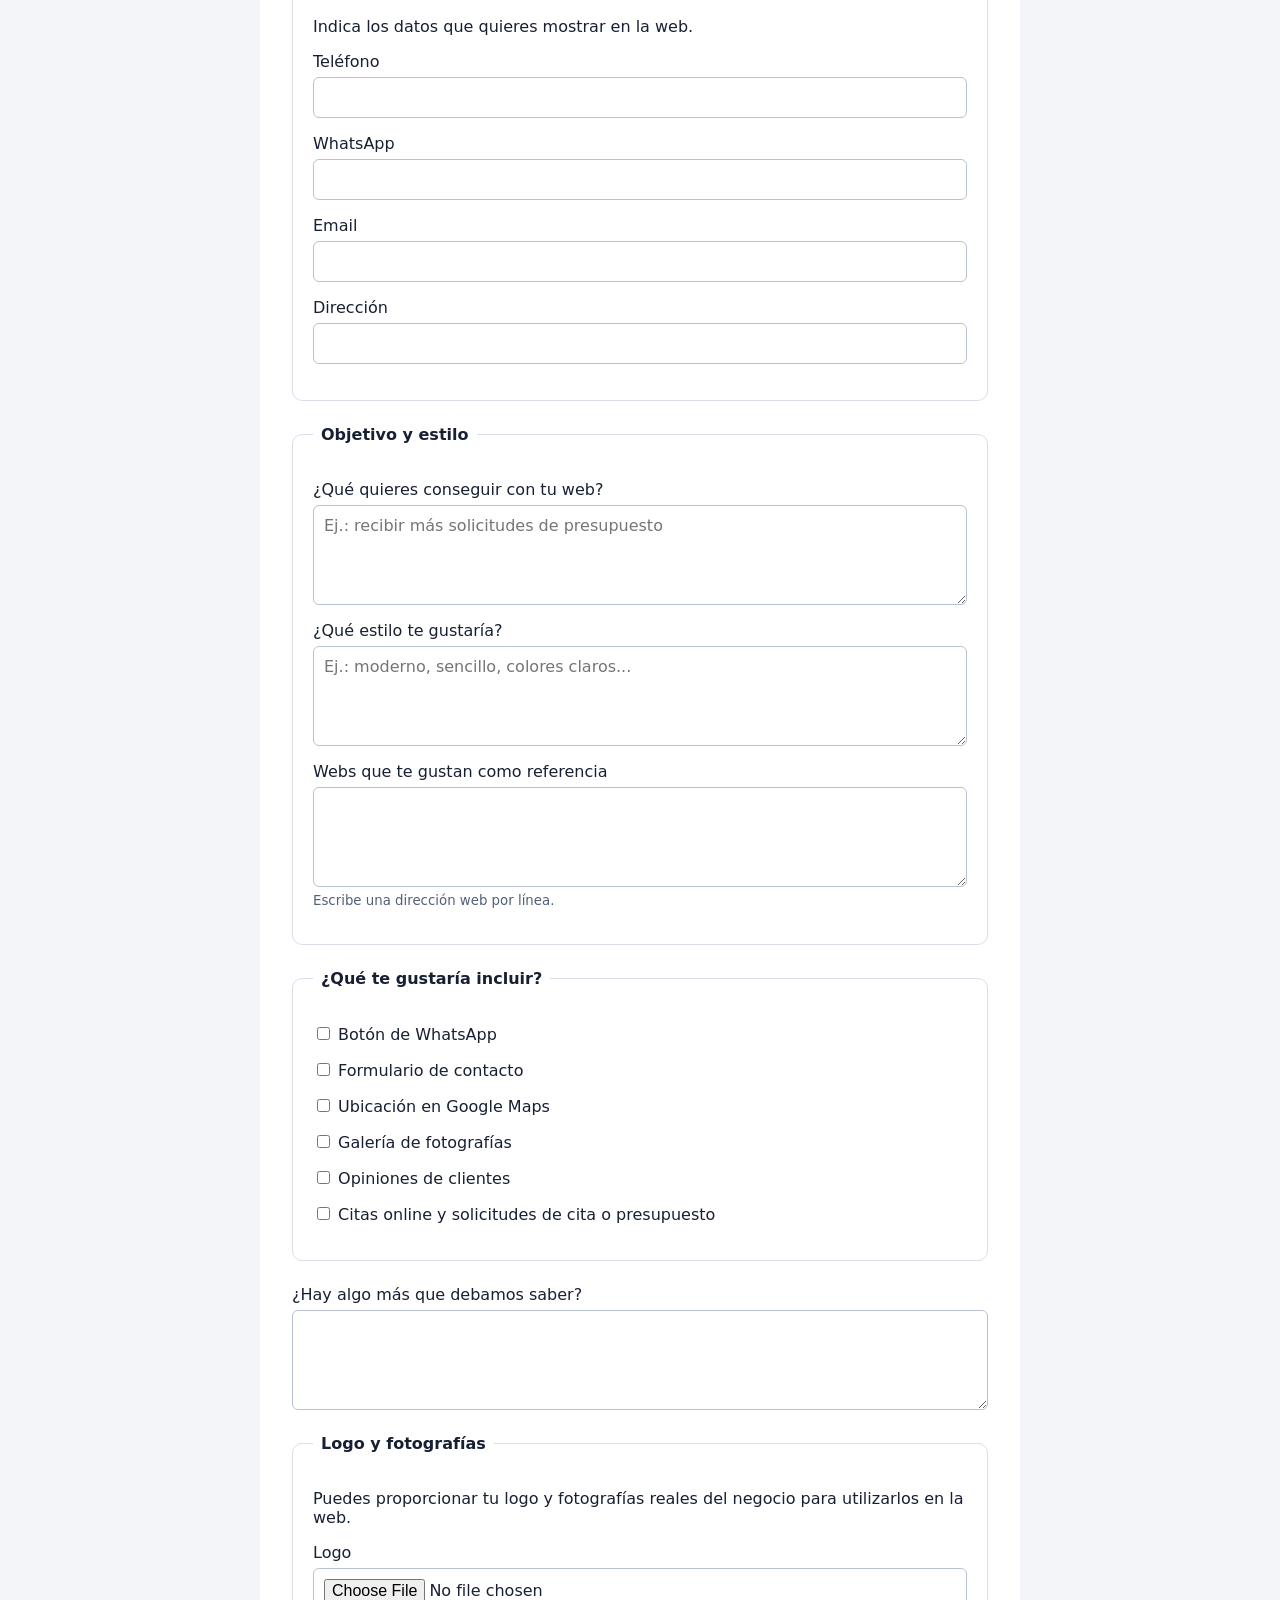
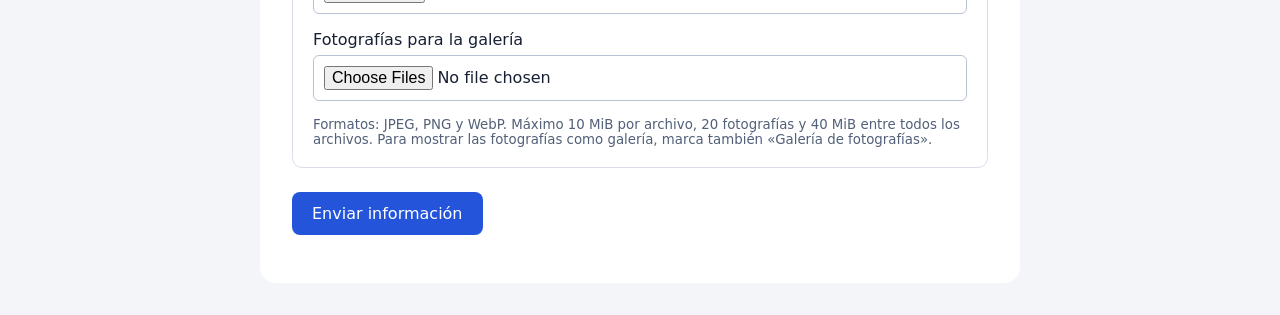
==== commit c9551bf5: "feat: Enhance website content management and validation - Refactored website_spec_builder to remove " ====
--- a/src/intake/frontend/index.html
+++ b/src/intake/frontend/index.html
@@ -68,6 +68,7 @@
     }
     .bulk-days { display: flex; flex-wrap: wrap; gap: 8px 18px; }
     .bulk-days label { margin: 0; white-space: nowrap; }
+    .service-detail { margin: 12px 0 0; padding: 0 16px; }
   </style>
 </head>
 <body>
@@ -107,6 +108,27 @@
           <textarea name="services"></textarea>
           <small>Escribe uno por línea.</small>
         </label>
+
+        <div id="service-details"></div>
+        <template id="service-detail-template">
+          <fieldset class="service-detail">
+            <legend></legend>
+            <label>
+              Descripción (opcional)
+              <textarea maxlength="500"></textarea>
+            </label>
+            <label>
+              Precio (opcional)
+              <input type="text" maxlength="80" placeholder="Ej.: Desde 40 €">
+            </label>
+          </fieldset>
+        </template>
+      </fieldset>
+
+      <fieldset>
+        <legend>Horario comercial (opcional)</legend>
+        <p>Indica el horario que quieres publicar en tu web. Ejemplos: 09:00–14:00 o Cerrado.</p>
+        <div id="opening-hours"></div>
       </fieldset>
 
       <fieldset>
@@ -349,6 +371,58 @@
         .filter(Boolean);
     }
 
+    const businessServicesField = form.elements.namedItem("services");
+    const serviceDetailsContainer = document.querySelector("#service-details");
+    const serviceDetailTemplate = document.querySelector("#service-detail-template");
+    const serviceDetailRows = new Map();
+
+    function syncServiceDetailRows() {
+      const names = new Set(lines(new FormData(form), "services"));
+
+      for (const [name, row] of serviceDetailRows) {
+        if (!names.has(name)) {
+          row.remove();
+        }
+      }
+
+      for (const name of names) {
+        let row = serviceDetailRows.get(name);
+
+        if (!row) {
+          row = serviceDetailTemplate.content.firstElementChild.cloneNode(true);
+          row.querySelector("legend").textContent = name;
+          serviceDetailRows.set(name, row);
+        }
+
+        serviceDetailsContainer.append(row);
+      }
+    }
+
+    function collectServiceDetails(names) {
+      const details = [];
+
+      for (const name of new Set(names)) {
+        const row = serviceDetailRows.get(name);
+
+        if (!row) {
+          continue;
+        }
+
+        const description = row.querySelector("textarea").value.trim() || null;
+        const price = row.querySelector("input").value.trim() || null;
+
+        if (description || price) {
+          details.push({ name, description, price });
+        }
+      }
+
+      return details;
+    }
+
+    businessServicesField.addEventListener("input", syncServiceDetailRows);
+    window.addEventListener("pageshow", syncServiceDetailRows);
+    syncServiceDetailRows();
+
     const bookingCheckbox = form.querySelector(
       'input[name="features"][value="booking"]'
     );
@@ -409,6 +483,20 @@
       ["saturday", "Sábado"],
       ["sunday", "Domingo"]
     ];
+
+    const openingHoursFields = document.querySelector("#opening-hours");
+
+    for (const [weekday, name] of weekdays) {
+      const label = document.createElement("label");
+      label.textContent = name;
+
+      const input = document.createElement("input");
+      input.name = `opening_hours_${weekday}`;
+      input.maxLength = 120;
+
+      label.append(input);
+      openingHoursFields.append(label);
+    }
 
     const scheduleRows = weekdays.map(([weekday, name]) => {
       const row = document.createElement("div");
@@ -727,6 +815,37 @@
           data.get("booking_slot_interval") ?? ""
         ).trim();
 
+        const requiresSchedule = serviceDurationInputs.some(
+          ({ input, mode }) => 
+          input.value !== "" ||
+          mode.value === "pending_arrival"
+        );
+
+        if (requiresSchedule) {
+          const pendingDays = scheduleRows
+          .filter(row => row.select.value === "unknown")
+          .map(row => row.name);
+
+          if (pendingDays.length > 0) {
+            throw new Error (
+              "Debes confirmar el horario de todos los días. " +
+              "Marca cada día como abierto o cerrado. " +
+              "Días pendientes: " + pendingDays.join(", ")
+            );
+          }
+        }
+
+        const hasOpenDay = scheduleRows.some(
+          row => row.select.value === "open"
+        );
+
+        if (requiresSchedule && !hasOpenDay) {
+          throw new Error(
+            "Debes configurar al menos un día " +
+            "con citas disponibles."
+          );
+        }
+
         const weeklySchedule = scheduleRows
           .filter(row => row.select.value !== "unknown")
           .map(row => ({
@@ -845,6 +964,8 @@
       return;
     }
 
+    const services = lines(data, "services");
+
     payload = {
       business_name: String(
         data.get("business_name") ?? ""
@@ -856,7 +977,11 @@
 
       business_type: optionalText(data, "business_type"),
       location: optionalText(data, "location"),
-      services: lines(data, "services"),
+      services,
+      service_details: collectServiceDetails(services),
+      opening_hours: weekdays
+        .map(([weekday]) => ({ weekday, hours: optionalText(data, `opening_hours_${weekday}`) }))
+        .filter(entry => entry.hours),
 
       contact: {
         phone: optionalText(data, "phone"),
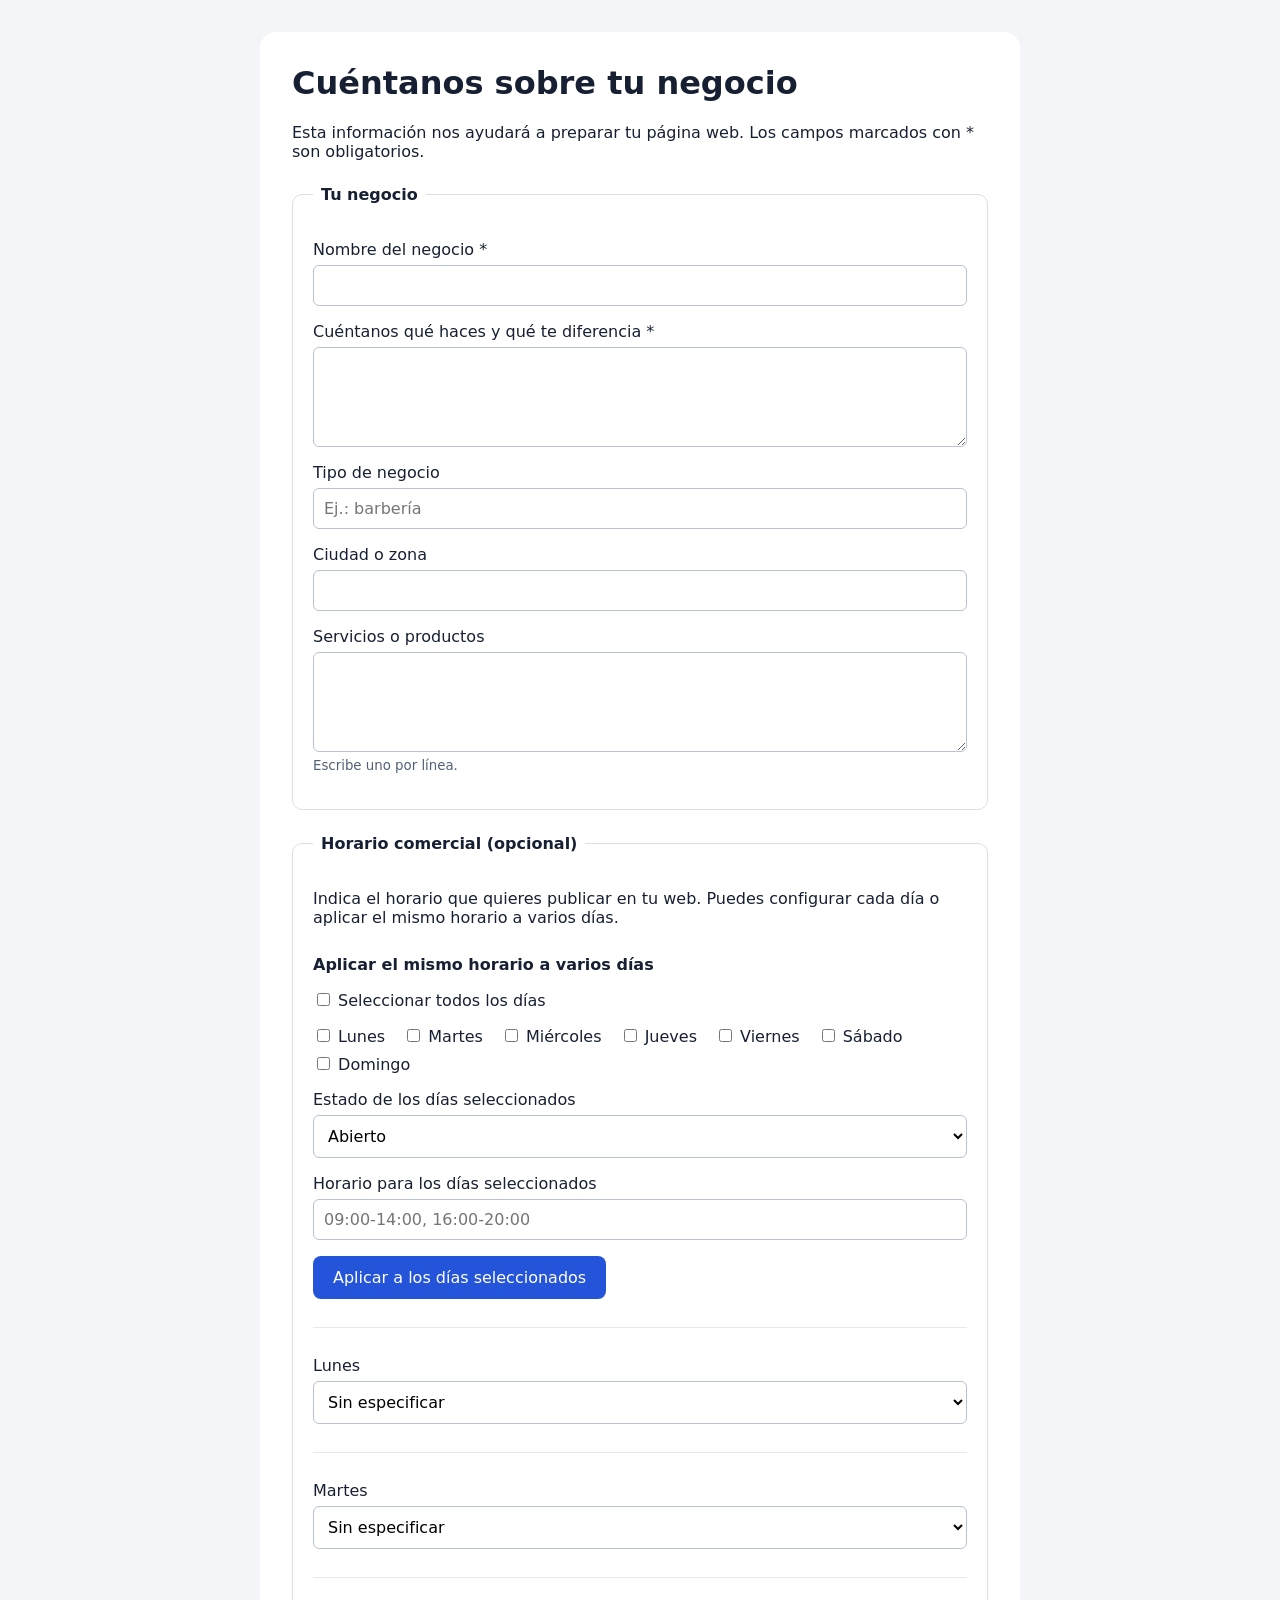
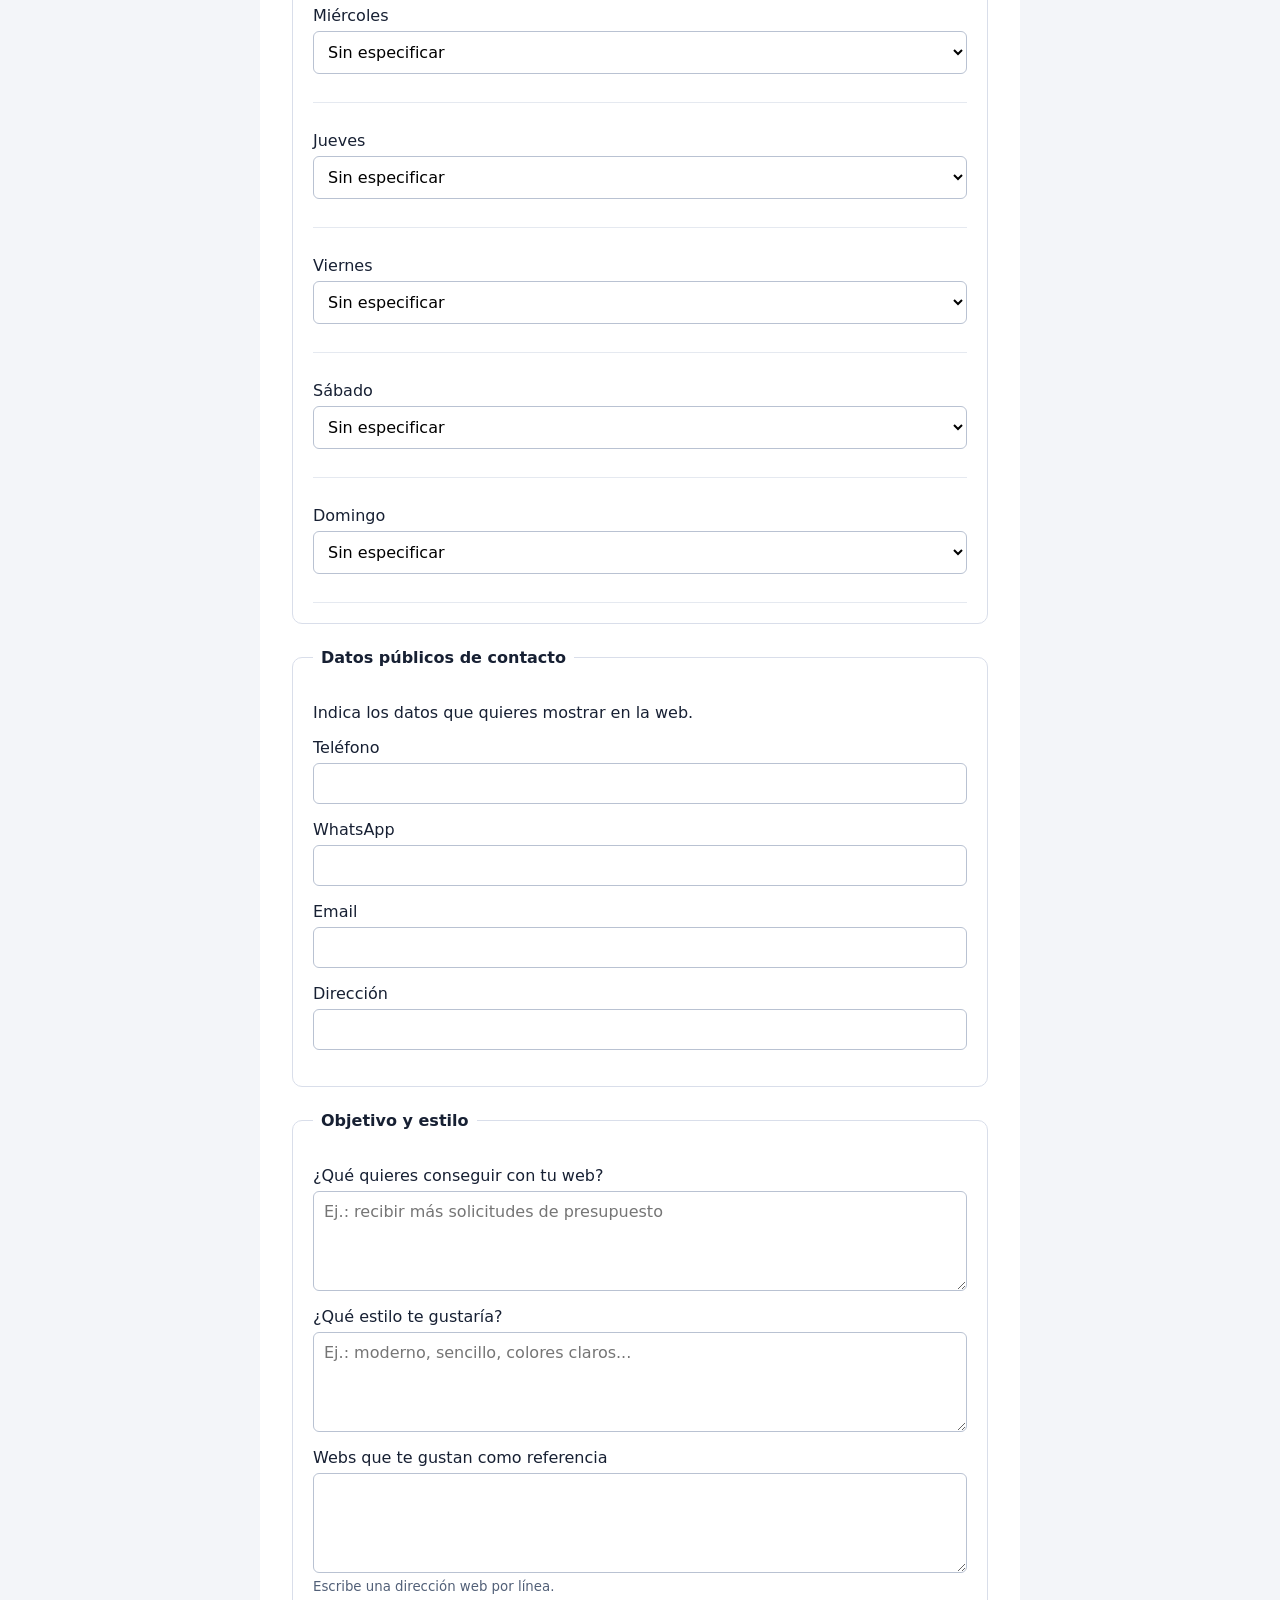
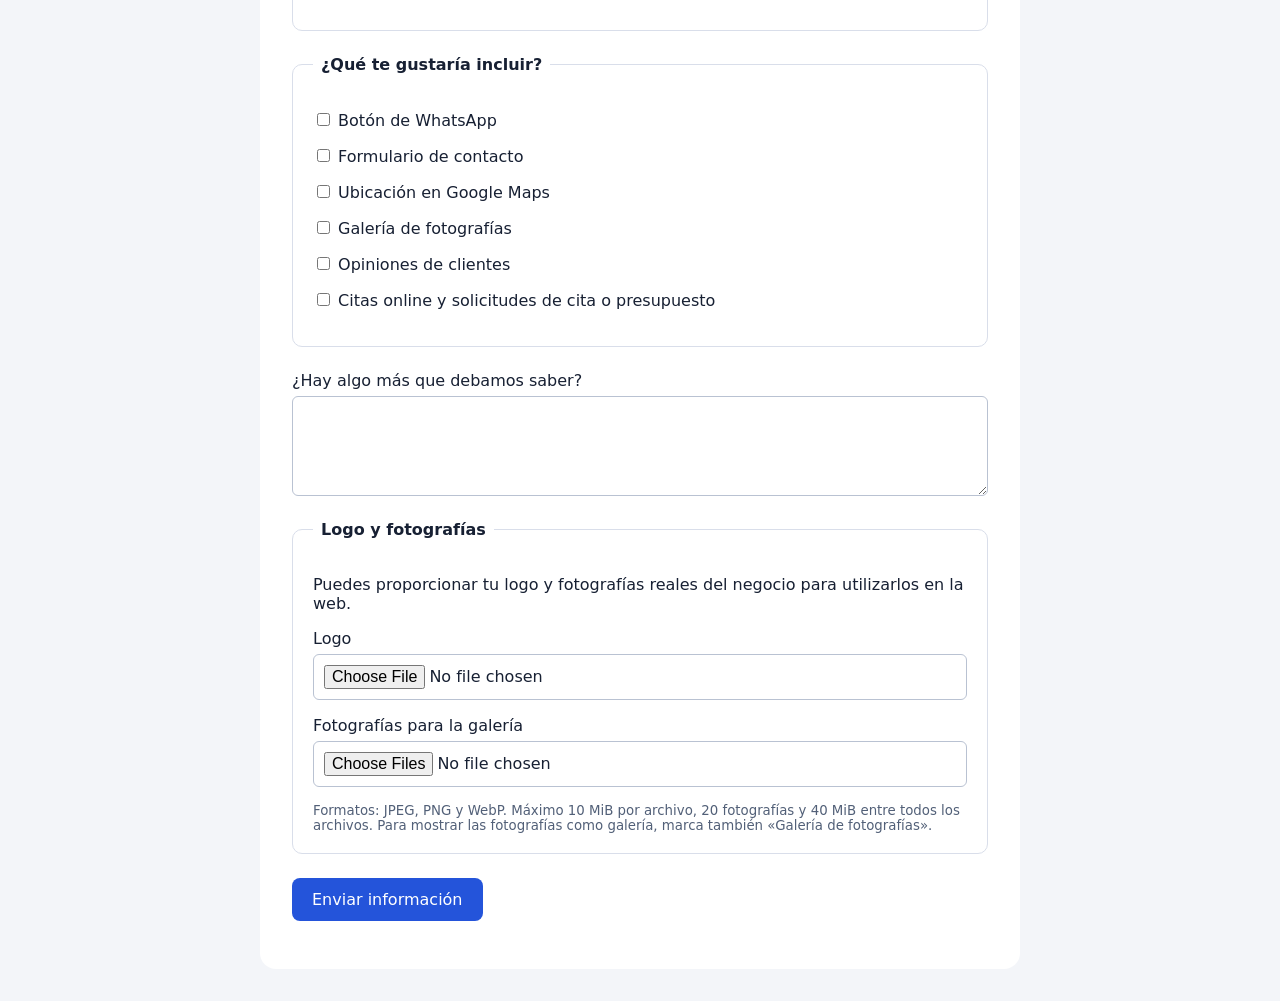
==== commit e1994c68: "Restore bulk weekday editing for business opening hours" ====
--- a/src/intake/frontend/index.html
+++ b/src/intake/frontend/index.html
@@ -127,7 +127,28 @@
 
       <fieldset>
         <legend>Horario comercial (opcional)</legend>
-        <p>Indica el horario que quieres publicar en tu web. Ejemplos: 09:00–14:00 o Cerrado.</p>
+        <p>Indica el horario que quieres publicar en tu web. Puedes configurar cada día o aplicar el mismo horario a varios días.</p>
+
+        <div class="booking-day">
+          <strong>Aplicar el mismo horario a varios días</strong>
+          <label><input type="checkbox" id="all-opening-days"> Seleccionar todos los días</label>
+          <div id="bulk-opening-days" class="bulk-days"></div>
+          <label>
+            Estado de los días seleccionados
+            <select id="bulk-opening-mode">
+              <option value="open">Abierto</option>
+              <option value="closed">Cerrado</option>
+              <option value="unknown">Sin especificar</option>
+            </select>
+          </label>
+          <label id="bulk-opening-hours-label">
+            Horario para los días seleccionados
+            <input id="bulk-opening-hours" maxlength="120" placeholder="09:00-14:00, 16:00-20:00">
+          </label>
+          <button type="button" id="apply-opening-hours">Aplicar a los días seleccionados</button>
+          <p id="bulk-opening-status" role="status"></p>
+        </div>
+
         <div id="opening-hours"></div>
       </fieldset>
 
@@ -486,17 +507,106 @@
 
     const openingHoursFields = document.querySelector("#opening-hours");
 
-    for (const [weekday, name] of weekdays) {
+    const openingHoursRows = weekdays.map(([weekday, name]) => {
+      const row = document.createElement("div");
+      row.className = "booking-day";
+
       const label = document.createElement("label");
       label.textContent = name;
 
+      const select = document.createElement("select");
+      for (const [value, text] of [
+        ["unknown", "Sin especificar"],
+        ["closed", "Cerrado"],
+        ["open", "Abierto"]
+      ]) {
+        const option = document.createElement("option");
+        option.value = value;
+        option.textContent = text;
+        select.append(option);
+      }
+      label.append(select);
+
       const input = document.createElement("input");
-      input.name = `opening_hours_${weekday}`;
+      input.name = "opening_hours_" + weekday;
       input.maxLength = 120;
-
-      label.append(input);
-      openingHoursFields.append(label);
-    }
+      input.placeholder = "09:00-14:00, 16:00-20:00";
+      input.setAttribute("aria-label", "Horario comercial del " + name.toLowerCase());
+
+      function updateDay() {
+        if (select.value === "closed") {
+          input.value = "Cerrado";
+        } else if (select.value === "unknown" || input.value === "Cerrado") {
+          input.value = "";
+        }
+        input.hidden = select.value !== "open";
+      }
+
+      select.addEventListener("change", updateDay);
+      updateDay();
+      row.append(label, input);
+      openingHoursFields.append(row);
+
+      return { weekday, name, select, input };
+    });
+
+    const bulkOpeningDays = document.querySelector("#bulk-opening-days");
+    const bulkOpeningMode = document.querySelector("#bulk-opening-mode");
+    const bulkOpeningHours = document.querySelector("#bulk-opening-hours");
+    const bulkOpeningHoursLabel = document.querySelector("#bulk-opening-hours-label");
+    const bulkOpeningStatus = document.querySelector("#bulk-opening-status");
+    const allOpeningDays = document.querySelector("#all-opening-days");
+
+    const bulkOpeningCheckboxes = openingHoursRows.map(row => {
+      const label = document.createElement("label");
+      const checkbox = document.createElement("input");
+      checkbox.type = "checkbox";
+      checkbox.value = row.weekday;
+      label.append(checkbox, " " + row.name);
+      bulkOpeningDays.append(label);
+      checkbox.addEventListener("change", () => {
+        allOpeningDays.checked = bulkOpeningCheckboxes.every(item => item.checkbox.checked);
+      });
+      return { row, checkbox };
+    });
+
+    allOpeningDays.addEventListener("change", () => {
+      for (const { checkbox } of bulkOpeningCheckboxes) {
+        checkbox.checked = allOpeningDays.checked;
+      }
+    });
+
+    bulkOpeningMode.addEventListener("change", () => {
+      bulkOpeningHoursLabel.hidden = bulkOpeningMode.value !== "open";
+    });
+
+    document.querySelector("#apply-opening-hours")
+      .addEventListener("click", () => {
+        const selected = bulkOpeningCheckboxes
+          .filter(({ checkbox }) => checkbox.checked)
+          .map(({ row }) => row);
+
+        if (!selected.length) {
+          bulkOpeningStatus.textContent = "Selecciona al menos un día.";
+          return;
+        }
+
+        const mode = bulkOpeningMode.value;
+        const hours = bulkOpeningHours.value.trim();
+        if (mode === "open" && !hours) {
+          bulkOpeningStatus.textContent = "Escribe el horario de los días abiertos.";
+          return;
+        }
+
+        for (const row of selected) {
+          row.select.value = mode;
+          if (mode === "open") row.input.value = hours;
+          row.select.dispatchEvent(new Event("change"));
+        }
+        bulkOpeningStatus.textContent =
+          "Configuración aplicada a " + selected.length +
+          " día(s). Puedes ajustar cada día por separado.";
+      });
 
     const scheduleRows = weekdays.map(([weekday, name]) => {
       const row = document.createElement("div");
@@ -959,6 +1069,15 @@
 
     try {
       booking = collectBooking(data);
+      const missingOpeningHours = openingHoursRows
+        .filter(row => row.select.value === "open" && !row.input.value.trim())
+        .map(row => row.name);
+      if (missingOpeningHours.length) {
+        throw new Error(
+          "Indica el horario comercial de los días abiertos: " +
+          missingOpeningHours.join(", ")
+        );
+      }
     } catch (error) {
       result.textContent = error.message;
       return;
